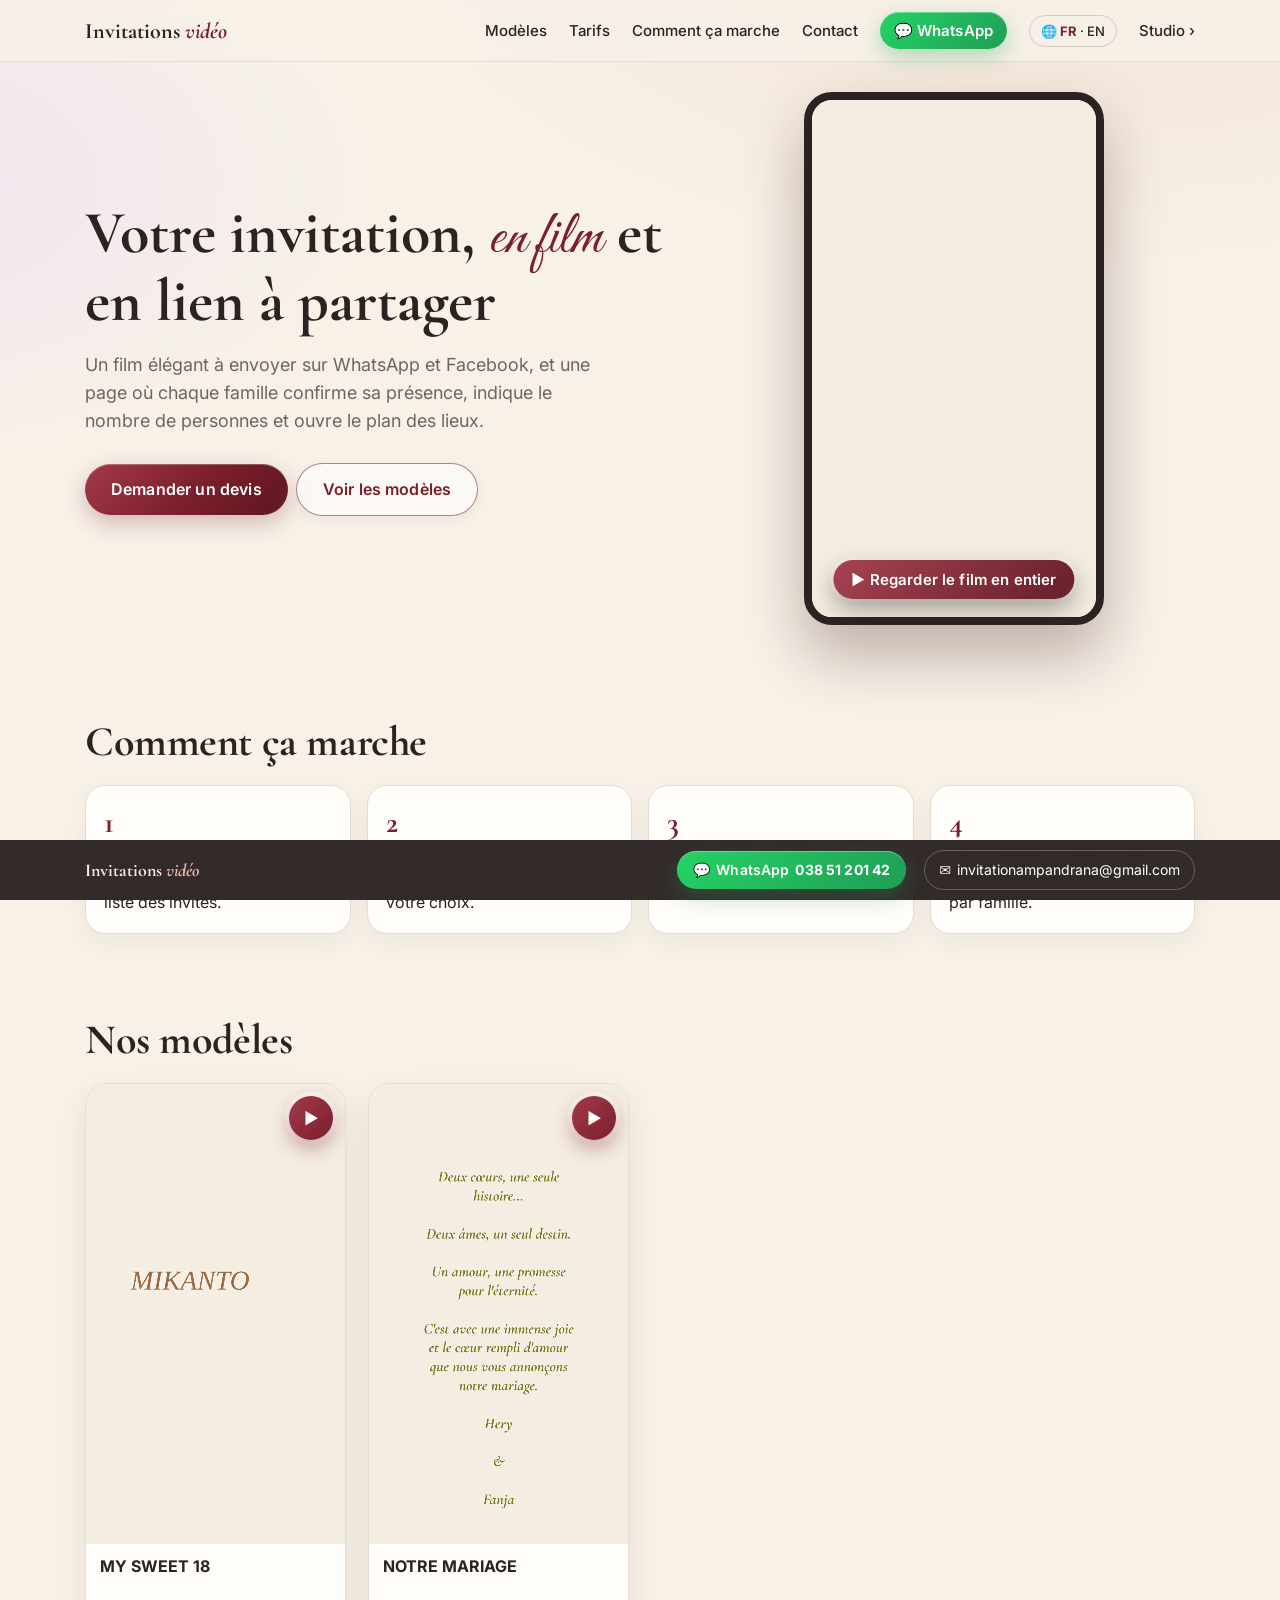
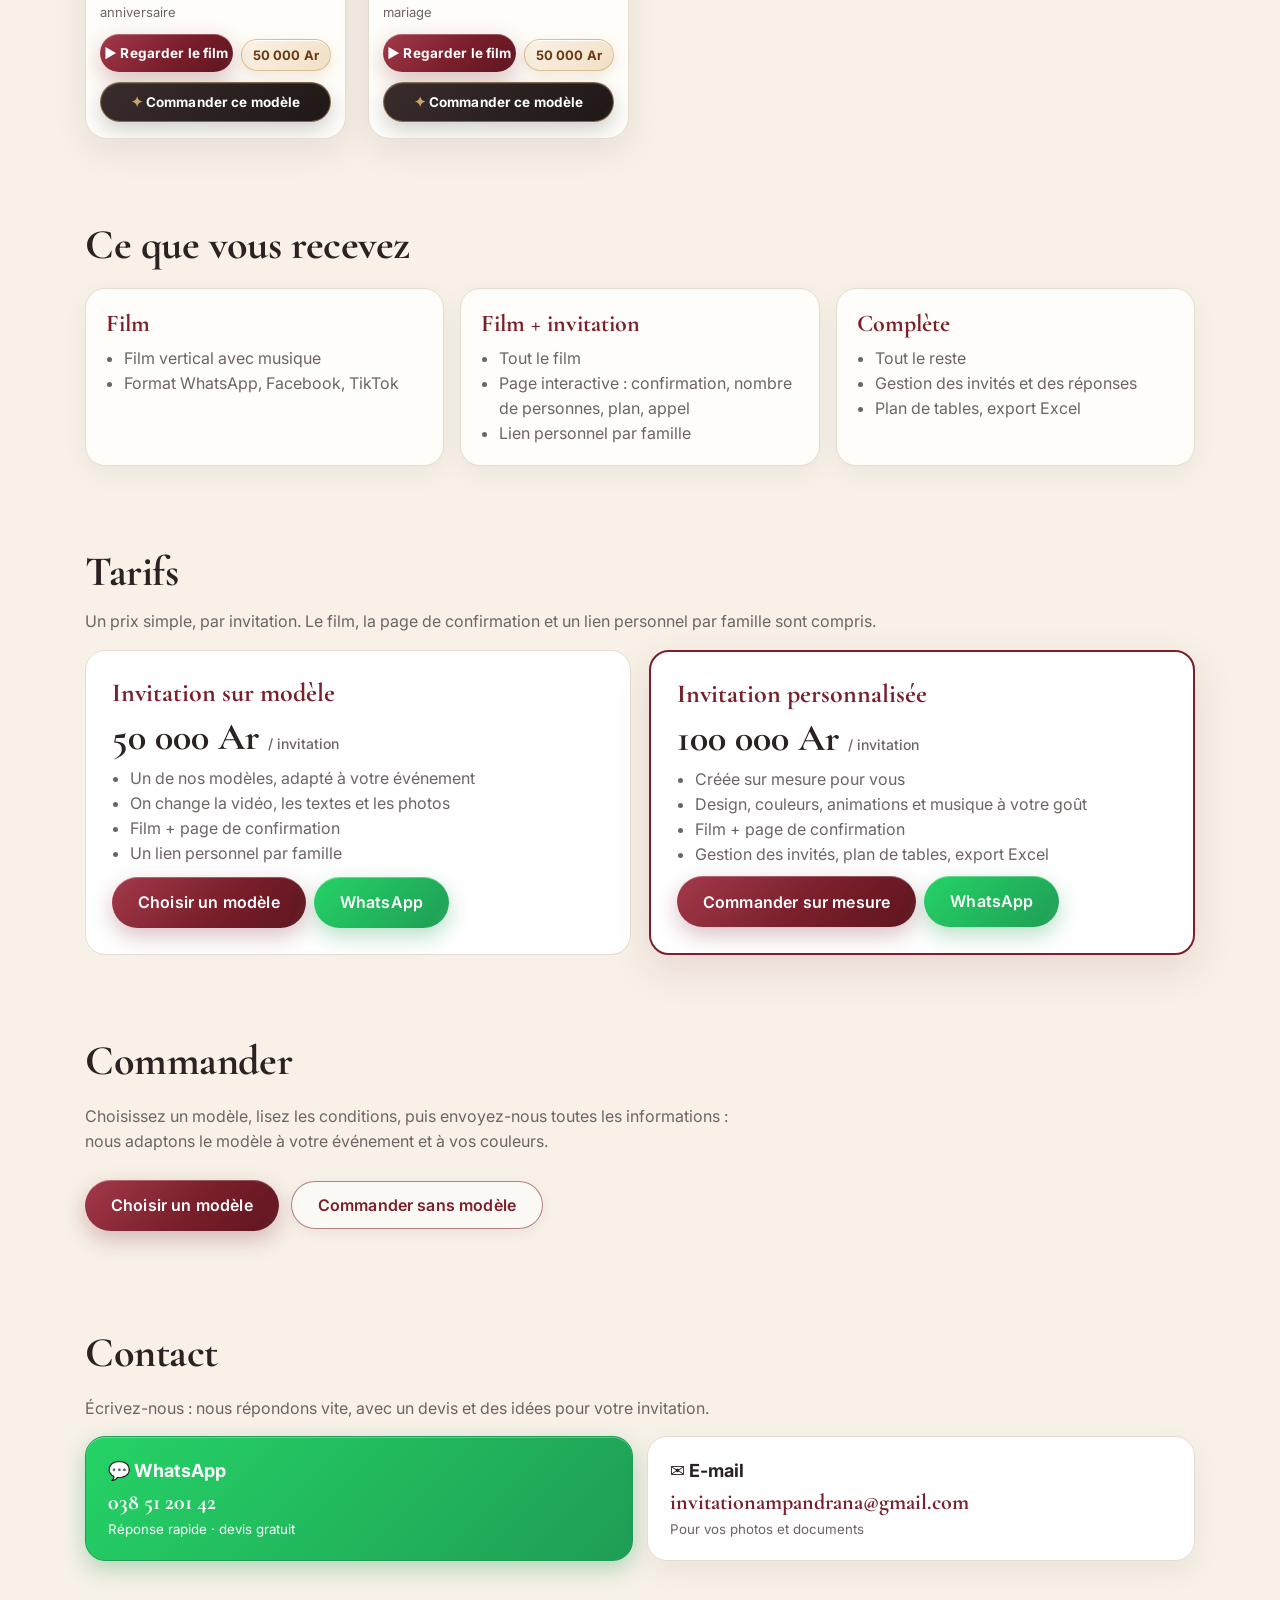
==== index.html @ b4309a2b "Musique : vérification des droits d'auteur (étiquettes + reconnaissance AudD), alertes avant film et" ====
<!doctype html>
<html lang="fr">
<head>
<meta charset="utf-8">
<meta name="viewport" content="width=device-width,initial-scale=1,viewport-fit=cover">
<title>Invitations vidéo interactives</title>
<meta name="description" content="Invitations vidéo et électroniques pour mariages, baptêmes et anniversaires, avec confirmation de présence, plan et gestion des invités.">
<meta property="og:title" content="Invitations vidéo interactives">
<meta property="og:image" content="fonds/fond_2.jpg">
<link rel="preconnect" href="https://fonts.googleapis.com"><link rel="preconnect" href="https://fonts.gstatic.com" crossorigin>
<link href="https://fonts.googleapis.com/css2?family=Cinzel:wght@400;600&family=Cormorant+Garamond:ital,wght@0,400;0,600;0,700;1,400&family=Dancing+Script:wght@400;700&family=Great+Vibes&family=Inter:wght@400;500;600&family=Montserrat:wght@400;600&family=Parisienne&family=Playfair+Display:ital,wght@0,400;0,700;1,400&display=swap" rel="stylesheet">
<style>
  :root { --vin: #7a1f2b; --creme: #f7f1e8; --encre: #2b2222; --gris: #6f6464; --ligne: #e6dccf; }
  * { box-sizing: border-box; }
  body { margin: 0; background: var(--creme); color: var(--encre); font: 16px/1.55 Inter, system-ui, sans-serif; }
  header { display: flex; justify-content: space-between; align-items: center; padding: 14px 20px; max-width: 1150px; margin: 0 auto; }
  .logo { font: 700 22px "Cormorant Garamond", serif; color: var(--encre); text-decoration: none; }
  .logo em { color: var(--vin); }
  header a.studio { font-size: 14px; color: var(--gris); text-decoration: none; }
  header#haut { position: sticky; top: 0; z-index: 30; background: rgba(247, 241, 232, .94); backdrop-filter: blur(8px); max-width: none; padding: 12px max(20px, calc((100% - 1110px) / 2)); border-bottom: 1px solid var(--ligne); }
  #menu { display: flex; align-items: center; gap: 22px; }
  #menu a { color: var(--encre); text-decoration: none; font-size: 15px; font-weight: 500; }
  #menu a:hover { color: var(--vin); }
  #menu a.lang-bascule { border: 1px solid rgba(0,0,0,.15); border-radius: 999px; padding: 5px 11px; font-size: 13px; white-space: nowrap; }
  #menu a.lang-bascule b { color: var(--vin); }
  #menu a.nav-wa { background: #1f9d55; color: #fff; padding: 7px 14px; border-radius: 999px; font-weight: 600; }
  .burger { display: none; border: 0; background: none; font-size: 26px; cursor: pointer; color: var(--encre); }
  @media (max-width: 860px) {
    .burger { display: block; }
    #menu { display: none; position: absolute; top: 100%; left: 0; right: 0; flex-direction: column; align-items: stretch; gap: 0; background: var(--creme); border-bottom: 1px solid var(--ligne); box-shadow: 0 12px 30px rgba(0,0,0,.08); }
    #menu.ouvert { display: flex; }
    #menu a { padding: 14px 20px; border-top: 1px solid var(--ligne); }
    #menu a.nav-wa { border-radius: 0; }
  }
  html { scroll-behavior: smooth; } section[id] { scroll-margin-top: 70px; }
  .tarifs { display: grid; grid-template-columns: repeat(auto-fit, minmax(280px, 1fr)); gap: 18px; }
  .tarif { background: #fff; border: 1px solid var(--ligne); border-radius: 20px; padding: 26px; display: flex; flex-direction: column; gap: 10px; }
  .tarif.vedette { border: 2px solid var(--vin); box-shadow: 0 14px 40px rgba(122, 31, 43, .12); }
  .tarif h3 { font: 700 26px "Cormorant Garamond", serif; margin: 0; color: var(--vin); }
  .tarif .montant { font: 700 38px "Cormorant Garamond", serif; color: var(--encre); line-height: 1; }
  .tarif .montant small { font: 500 14px Inter, sans-serif; color: var(--gris); }
  .tarif ul { padding-left: 18px; margin: 0; color: var(--gris); }
  .tarif .actions { display: flex; flex-wrap: wrap; gap: 8px; margin-top: auto; }
  .tarif .actions .cta { margin: 0; }
  .cta.wa { background: #1f9d55; }
  .contact-boutons .cta { margin-right: 8px; }
  footer#pied { position: fixed; left: 0; right: 0; bottom: 0; z-index: 30; background: rgba(43, 34, 34, .96); backdrop-filter: blur(8px); color: #f3e9dc; padding: 10px max(16px, calc((100% - 1110px) / 2)) calc(10px + env(safe-area-inset-bottom)); text-align: left; font-size: 14px; }
  .pied-in { display: flex; align-items: center; gap: 18px; flex-wrap: wrap; }
  .pied-nom { font: 700 18px "Cormorant Garamond", serif; margin-right: auto; } .pied-nom em { color: #e7b7a0; }
  footer#pied a { color: #fff; text-decoration: none; display: inline-flex; align-items: center; gap: 6px; }
  .pied-wa { background: #1f9d55; padding: 8px 16px; border-radius: 999px; font-weight: 600; }
  body { padding-bottom: 70px; }
  @media (max-width: 600px) { .pied-nom, .pied-mail span, .pied-wa span { display: none; } .pied-in { justify-content: center; } .pied-wa { flex: 1; justify-content: center; } }
  .contact-cartes { display: grid; grid-template-columns: repeat(auto-fit, minmax(260px, 1fr)); gap: 14px; margin-top: 10px; }
  .contact-carte { display: flex; flex-direction: column; gap: 4px; padding: 20px 22px; border-radius: 20px; background: #fff; border: 1px solid var(--ligne); text-decoration: none; color: var(--encre); box-shadow: 0 10px 30px rgba(60,20,20,.06); transition: transform .2s; }
  .contact-carte:hover { transform: translateY(-3px); }
  .contact-carte b { font-size: 18px; } .contact-carte span { font: 700 22px "Cormorant Garamond", serif; color: var(--vin); } .contact-carte small { color: var(--gris); }
  .contact-carte.wa { background: #1f9d55; color: #fff; border-color: #1f9d55; } .contact-carte.wa span, .contact-carte.wa small { color: #fff; }
  .modele .liens .prix-lien { flex: 1; display: flex; align-items: center; justify-content: center; font: 700 17px Inter, sans-serif; color: var(--vin); background: #f6ece2; border-radius: 999px; padding: 8px; white-space: nowrap; }
  .modele .liens .prix-lien:empty::after { content: '…'; color: var(--gris); }
  .prix-modele { position: absolute; top: 12px; left: 12px; z-index: 2; background: rgba(255,255,255,.94); color: var(--vin); font: 700 14px Inter, sans-serif; padding: 6px 12px; border-radius: 999px; box-shadow: 0 6px 16px rgba(0,0,0,.15); }
  /* interface moderne */
  body { background: radial-gradient(1200px 600px at 85% -10%, #f3e1d3 0%, transparent 60%), radial-gradient(900px 500px at -10% 20%, #efe4f0 0%, transparent 55%), var(--creme); background-attachment: fixed; }
  section h2 { font: 700 clamp(30px, 4vw, 42px) "Cormorant Garamond", serif; letter-spacing: -.01em; }
  .modele { border-radius: 22px !important; box-shadow: 0 12px 34px rgba(60,20,20,.08); transition: transform .25s, box-shadow .25s; }
  .modele:hover { transform: translateY(-4px); box-shadow: 0 20px 44px rgba(60,20,20,.14); }
  .etape, .formule { border-radius: 20px !important; box-shadow: 0 8px 26px rgba(60,20,20,.05); }
  .cta { transition: transform .15s, box-shadow .15s; } .cta:hover { transform: translateY(-1px); box-shadow: 0 8px 20px rgba(122,31,43,.25); }
  .wa-flottant { position: fixed; right: 18px; bottom: 18px; z-index: 40; width: 58px; height: 58px; border-radius: 50%; background: #1f9d55; color: #fff; font-size: 28px; display: flex; align-items: center; justify-content: center; text-decoration: none; box-shadow: 0 10px 30px rgba(0,0,0,.25); }
  .wa-flottant[hidden], [data-wa][hidden] { display: none !important; }
  .hero { max-width: 1150px; margin: 0 auto; padding: 30px 20px 50px; display: grid; grid-template-columns: 1.1fr .9fr; gap: 40px; align-items: center; }
  .hero h1 { font: 700 clamp(38px, 6vw, 60px)/1.05 "Cormorant Garamond", serif; margin: 0 0 16px; }
  .hero h1 span { font-family: "Great Vibes", cursive; color: var(--vin); font-weight: 400; }
  .hero p { color: var(--gris); font-size: 18px; max-width: 520px; }
  .cta { display: inline-block; background: var(--vin); color: #fff; padding: 13px 26px; border-radius: 999px; text-decoration: none; font-weight: 600; margin-top: 10px; }
  .cta.contour { background: none; color: var(--vin); border: 1.5px solid var(--vin); margin-left: 8px; }
  .telephone { justify-self: center; width: min(300px, 80vw); aspect-ratio: 9/16; border-radius: 28px; overflow: hidden; border: 8px solid #2b2222; box-shadow: 0 30px 60px rgba(60,20,20,.3); background: #eee; }
  .telephone { position: relative; cursor: pointer; }
  .telephone .mt-racine, .lecteur .mt-racine { position: absolute; inset: 0; width: 100%; height: 100%; }
  .voir { position: absolute; left: 50%; bottom: 18px; transform: translateX(-50%); z-index: 3; background: rgba(122,31,43,.92); color: #fff; border: 0; border-radius: 999px; padding: 10px 18px; font: 600 15px Inter, sans-serif; cursor: pointer; white-space: nowrap; }
  .modele { cursor: pointer; position: relative; }
  .modele .lire { position: absolute; top: 12px; right: 12px; width: 48px; height: 48px; font-size: 18px !important; border-radius: 50%; background: rgba(122,31,43,.9); color: #fff; display: grid; place-items: center; font-size: 24px; box-shadow: 0 6px 20px rgba(0,0,0,.3); padding: 0 !important; }
  .modele .liens { display: flex; gap: 8px; padding: 0 14px 14px; }
  .modele .liens a, .modele .liens button { flex: 1; text-align: center; font: 600 13px Inter, sans-serif; padding: 8px; border-radius: 999px; border: 1.5px solid var(--vin); color: var(--vin); background: #fff; text-decoration: none; cursor: pointer; }
  .modele .liens button { background: var(--vin); color: #fff; }
  #boite { position: fixed; inset: 0; z-index: 50; background: rgba(20,10,10,.82); display: none; align-items: center; justify-content: center; flex-direction: column; gap: 12px; padding: 14px; }
  #boite.ouvert { display: flex; }
  .lecteur { position: relative; height: min(82vh, 820px); max-width: 92vw; aspect-ratio: 9/16; border-radius: 18px; overflow: hidden; box-shadow: 0 20px 60px rgba(0,0,0,.5); background: #000; }
  .barre-lecture { width: min(460px, 92vw); height: 5px; background: rgba(255,255,255,.25); border-radius: 9px; overflow: hidden; }
  .barre-lecture div { height: 100%; width: 0; background: #fff; }
  .fin-film { position: absolute; inset: 0; z-index: 4; display: none; flex-direction: column; gap: 12px; align-items: center; justify-content: center; background: rgba(30,12,12,.55); }
  .fin-film.vu { display: flex; }
  .fin-film a, .fin-film button { font: 600 16px Inter, sans-serif; padding: 12px 22px; border-radius: 999px; border: 0; background: #fff; color: var(--vin); text-decoration: none; cursor: pointer; min-width: 230px; text-align: center; }
  .fin-film a { background: var(--vin); color: #fff; }
  #fermer { position: absolute; top: 12px; right: 16px; background: none; border: 0; color: #fff; font-size: 34px; cursor: pointer; }
  section { max-width: 1150px; margin: 0 auto; padding: 40px 20px; }
  h2 { font: 700 34px "Cormorant Garamond", serif; margin: 0 0 18px; }
  .etapes { display: grid; grid-template-columns: repeat(4, 1fr); gap: 16px; }
  .etape { background: #fffdf9; border: 1px solid var(--ligne); border-radius: 14px; padding: 18px; }
  .etape b { display: block; font: 700 30px "Cormorant Garamond", serif; color: var(--vin); }
  .modeles { display: grid; grid-template-columns: repeat(auto-fill, minmax(220px, 1fr)); gap: 18px; }
  .modele[hidden] { display: none !important; }
  .pagination { display: flex; justify-content: center; flex-wrap: wrap; gap: 8px; margin-top: 22px; }
  .pagination button { min-width: 42px; height: 42px; padding: 0 12px; border-radius: 999px; border: 1px solid var(--ligne); background: #fffdf9; color: inherit; font: 600 15px inherit; cursor: pointer; }
  .pagination button.on { background: #7a1f2b; border-color: #7a1f2b; color: #fff; }
  .pagination button:disabled { opacity: .35; cursor: default; }
  .modele { background: #fffdf9; border: 1px solid var(--ligne); border-radius: 14px; overflow: hidden; text-decoration: none; color: inherit; transition: transform .15s; }
  .modele:hover { transform: translateY(-3px); }
  .modele .vignette { position: relative; width: 100%; aspect-ratio: 9/16; overflow: hidden; }
  .modele .vignette .mt-racine { position: absolute; inset: 0; width: 100%; height: 100%; }
  .modele div { padding: 12px 14px; }
  .modele span { font-size: 13px; color: var(--gris); }
  .formules { display: grid; grid-template-columns: repeat(3, 1fr); gap: 16px; }
  .formule { background: #fffdf9; border: 1px solid var(--ligne); border-radius: 14px; padding: 20px; }
  .formule h3 { font: 700 24px "Cormorant Garamond", serif; margin: 0 0 8px; color: var(--vin); }
  .formule ul { padding-left: 18px; margin: 0; color: var(--gris); }
  footer { text-align: center; padding: 30px 20px 50px; color: var(--gris); font-size: 14px; }
  .modele .commander { display: block; width: calc(100% - 28px); margin: 0 14px 14px; font: 600 14px Inter, sans-serif; padding: 10px; border-radius: 999px; border: 0; background: var(--encre); color: #fff; cursor: pointer; }
  .modele .commander:hover { background: var(--vin); }
  .formule .prix { font: 700 20px Inter, sans-serif; color: var(--encre); margin: -2px 0 10px; }
  #cmd { position: fixed; inset: 0; z-index: 60; background: rgba(20,10,10,.75); display: none; overflow: auto; padding: 24px 12px; }
  #cmd.ouvert { display: block; }
  .cmd-boite { position: relative; max-width: 820px; margin: 0 auto; background: #fffdf9; border-radius: 18px; padding: 26px 24px; box-shadow: 0 20px 60px rgba(0,0,0,.4); }
  .cmd-x { position: absolute; top: 10px; right: 14px; border: 0; background: none; font-size: 30px; cursor: pointer; color: var(--gris); }
  .cmd-boite h2 { margin: 0 30px 10px 0; }
  .cmd-boite h3 { font: 700 20px "Cormorant Garamond", serif; margin: 16px 0 6px; color: var(--vin); }
  .cmd-etapes { display: flex; gap: 6px; flex-wrap: wrap; margin-bottom: 14px; }
  .cmd-etapes span { font-size: 13px; padding: 4px 10px; border-radius: 999px; background: #f1e8dc; color: var(--gris); }
  .cmd-etapes span.on { background: var(--vin); color: #fff; }
  .cmd-formules { display: grid; grid-template-columns: repeat(auto-fit, minmax(200px, 1fr)); gap: 10px; }
  .cmd-formules div { border: 1px solid var(--ligne); border-radius: 12px; padding: 10px 12px; display: flex; flex-direction: column; gap: 2px; }
  .cmd-formules span { font-weight: 700; } .cmd-formules small { color: var(--gris); }
  .cmd-cond ol { padding-left: 20px; color: #4a3d3d; } .cmd-cond li { margin: 4px 0; }
  .cmd-accepte { display: flex; gap: 8px; align-items: center; font-weight: 600; margin: 14px 0; }
  .cmd-accepte input { width: 20px; height: 20px; }
  .cta:disabled { opacity: .45; cursor: not-allowed; }
  button.cta { border: 0; font: 600 16px Inter, sans-serif; cursor: pointer; }
  .cmd-aide { color: var(--gris); }
  .cmd-form fieldset { border: 1px solid var(--ligne); border-radius: 14px; padding: 12px 14px 14px; margin: 0 0 12px; display: grid; grid-template-columns: 1fr 1fr; gap: 10px; }
  .cmd-form legend { font: 700 18px "Cormorant Garamond", serif; color: var(--vin); padding: 0 6px; }
  .cmd-form label { display: flex; flex-direction: column; gap: 4px; font-size: 14px; font-weight: 600; color: #4a3d3d; }
  .cmd-form .large { grid-column: 1 / -1; }
  .cmd-form input, .cmd-form select, .cmd-form textarea { font: 15px Inter, sans-serif; padding: 9px 11px; border: 1px solid #d8cabb; border-radius: 10px; background: #fff; width: 100%; }
  .cmd-form input[type=color] { padding: 2px; height: 42px; }
  .cmd-pastilles { display: flex; gap: 6px; flex-wrap: wrap; }
  .cmd-pastilles button { width: 34px; height: 34px; border-radius: 50%; border: 2px solid #fff; box-shadow: 0 0 0 1px #d8cabb; cursor: pointer; }
  .cmd-apercus { display: flex; gap: 6px; flex-wrap: wrap; } .cmd-apercus img { width: 64px; height: 64px; object-fit: cover; border-radius: 8px; }
  .cmd-bas { display: flex; justify-content: space-between; align-items: center; gap: 10px; flex-wrap: wrap; }
  #cmd-etat { color: var(--gris); font-size: 14px; }
  .cmd-repli { display: flex; gap: 10px; flex-wrap: wrap; margin-top: 10px; }
  .cmd-bandeau { position: fixed; left: 50%; bottom: 18px; transform: translateX(-50%); z-index: 80; background: #1f5a33; color: #fff; padding: 12px 44px 12px 16px; border-radius: 12px; max-width: min(92vw, 640px); box-shadow: 0 8px 30px rgba(0,0,0,.35); font-size: 15px; }
  .cmd-bandeau button { position: absolute; right: 8px; top: 6px; background: none; border: 0; color: #fff; font-size: 22px; cursor: pointer; }
  .cmd-num { font-size: 22px; color: var(--vin); letter-spacing: .04em; }
  @media (max-width: 600px) { .cmd-form fieldset { grid-template-columns: 1fr; } .cmd-boite { padding: 20px 14px; } }
  @media (max-width: 800px) { .hero { grid-template-columns: 1fr; } .etapes, .formules { grid-template-columns: 1fr 1fr; } }
  @media (max-width: 520px) { .etapes, .formules { grid-template-columns: 1fr; } .cta.contour { margin: 10px 0 0; } }

  /* ===== Boutons stylés ===== */
  :root { --vin2: #a3394a; --or: #c9a46a; --vert-wa: #1f9d55; --vert-wa2: #25d366; }
  .cta, button.cta, .modele .liens button, .modele .commander, .fin-film a, .fin-film button, .voir, #menu a.nav-wa, .pied-wa, .tarif .actions .cta {
    vertical-align: middle; overflow: hidden; isolation: isolate; letter-spacing: .01em;
    transition: transform .18s ease, box-shadow .25s ease, background-position .4s ease, filter .2s;
  }
  .cta, button.cta, .modele .liens button, .modele .commander, .fin-film a, .fin-film button, #menu a.nav-wa, .pied-wa { position: relative; }
  .voir { position: absolute; }
  /* reflet qui passe au survol */
  .cta::after, .modele .liens button::after, .modele .commander::after, .voir::after, .pied-wa::after, #menu a.nav-wa::after {
    content: ''; position: absolute; inset: 0; z-index: -1; pointer-events: none;
    background: linear-gradient(120deg, transparent 30%, rgba(255,255,255,.35) 50%, transparent 70%); background-size: 250% 100%; background-position: 150% 0; transition: background-position .6s ease;
  }
  .cta:hover::after, .modele .liens button:hover::after, .modele .commander:hover::after, .voir:hover::after, .pied-wa:hover::after, #menu a.nav-wa:hover::after { background-position: -50% 0; }
  /* bouton principal : dégradé bordeaux */
  .cta, button.cta, .modele .liens button, .fin-film a { background: linear-gradient(135deg, var(--vin2), var(--vin) 55%, #5e1520) !important; color: #fff !important; border: 0 !important; box-shadow: 0 8px 22px rgba(122,31,43,.28), inset 0 1px 0 rgba(255,255,255,.25); }
  .cta:hover, button.cta:hover, .modele .liens button:hover, .fin-film a:hover { transform: translateY(-2px); box-shadow: 0 14px 30px rgba(122,31,43,.38), inset 0 1px 0 rgba(255,255,255,.3); }
  .cta:active, .modele .liens button:active, .modele .commander:active { transform: translateY(0) scale(.98); }
  /* bouton secondaire : contour or/bordeaux en verre */
  .cta.contour { background: rgba(255,255,255,.55) !important; color: var(--vin) !important; border: 1.5px solid rgba(122,31,43,.55) !important; box-shadow: 0 4px 14px rgba(60,20,20,.06); backdrop-filter: blur(6px); }
  .cta.contour:hover { background: #fff !important; border-color: var(--vin) !important; box-shadow: 0 10px 24px rgba(60,20,20,.12); }
  /* WhatsApp : vert vif */
  .cta.wa, #menu a.nav-wa, .pied-wa, .contact-carte.wa { background: linear-gradient(135deg, var(--vert-wa2), var(--vert-wa)) !important; color: #fff !important; box-shadow: 0 8px 22px rgba(31,157,85,.32), inset 0 1px 0 rgba(255,255,255,.3); }
  .cta.wa:hover, #menu a.nav-wa:hover, .pied-wa:hover { transform: translateY(-2px); box-shadow: 0 14px 30px rgba(31,157,85,.42); }
  /* Commander ce modèle : noir élégant avec liseré or */
  .modele .commander { background: linear-gradient(135deg, #3a2c2c, #1f1717) !important; color: #fff; border: 1px solid rgba(201,164,106,.55) !important; box-shadow: 0 8px 20px rgba(0,0,0,.18), inset 0 1px 0 rgba(255,255,255,.12); padding: 12px !important; font-weight: 700 !important; }
  .modele .commander::before { content: '✦ '; color: var(--or); }
  .modele .commander:hover { transform: translateY(-2px); background: linear-gradient(135deg, var(--vin2), var(--vin)) !important; box-shadow: 0 14px 28px rgba(122,31,43,.35); }
  /* prix : pastille dorée */
  .modele .liens .prix-lien { background: linear-gradient(135deg, #fbf3e6, #f1dfc4) !important; color: #6b3a14 !important; border: 1px solid rgba(201,164,106,.6); box-shadow: inset 0 1px 0 #fff, 0 4px 12px rgba(201,164,106,.25); font-weight: 800 !important; }
  /* boutons ronds (lecture, regarder) */
  .modele .lire { background: linear-gradient(135deg, var(--vin2), var(--vin)) !important; box-shadow: 0 8px 20px rgba(122,31,43,.4), 0 0 0 4px rgba(255,255,255,.55); transition: transform .2s; }
  .modele:hover .lire { transform: scale(1.08); }
  .voir { background: linear-gradient(135deg, rgba(163,57,74,.95), rgba(94,21,32,.95)) !important; box-shadow: 0 10px 26px rgba(0,0,0,.35), 0 0 0 3px rgba(255,255,255,.35); }
  .voir:hover { transform: translateX(-50%) translateY(-2px); }
  .fin-film button { background: rgba(255,255,255,.92) !important; box-shadow: 0 10px 26px rgba(0,0,0,.25); }
  .burger { width: 44px; height: 44px; border-radius: 12px; background: rgba(255,255,255,.7) !important; box-shadow: 0 4px 12px rgba(60,20,20,.1); font-size: 22px !important; }
  #menu a:not(.nav-wa):not(.studio) { position: relative; }
  #menu a:not(.nav-wa):not(.studio)::after { content: ''; position: absolute; left: 0; right: 0; bottom: -4px; height: 2px; background: var(--vin); transform: scaleX(0); transition: transform .25s; transform-origin: left; }
  #menu a:not(.nav-wa):not(.studio):hover::after { transform: scaleX(1); }
  @media (max-width: 860px) { #menu a:not(.nav-wa):not(.studio)::after { display: none; } }
  .pied-mail { padding: 8px 14px; border-radius: 999px; border: 1px solid rgba(255,255,255,.25); transition: background .2s; } .pied-mail:hover { background: rgba(255,255,255,.1); }
  .cta:focus-visible, .modele .commander:focus-visible, .modele .liens button:focus-visible { outline: 3px solid rgba(201,164,106,.8); outline-offset: 2px; }

  /* ===== Cartes des modèles : boutons alignés ===== */
  .modeles { grid-template-columns: repeat(auto-fill, minmax(250px, 1fr)) !important; gap: 22px !important; }
  .modele { display: flex; flex-direction: column; }
  .modele > div:not(.vignette):not(.liens) { flex: 1; }
  .modele b { display: -webkit-box; -webkit-line-clamp: 2; -webkit-box-orient: vertical; overflow: hidden; min-height: 2.6em; line-height: 1.3; font-size: 16px; }
  .modele > div br { display: none; } .modele > div > span { display: block; margin-top: 4px; }
  .modele .liens { margin-top: auto; padding: 0 14px 10px !important; gap: 8px !important; align-items: center; }
  .modele .liens button { flex: 1 !important; white-space: nowrap; font: 700 13.5px Inter, sans-serif !important; padding: 11px 14px !important; border-radius: 999px !important; display: inline-flex; align-items: center; justify-content: center; gap: 6px; }
  .modele .liens .prix-lien { flex: none !important; font: 700 13px Inter, sans-serif !important; padding: 7px 11px !important; letter-spacing: .01em; }
  .modele .commander { width: calc(100% - 28px) !important; margin: 0 14px 16px !important; font: 700 13.5px Inter, sans-serif !important; padding: 11px 14px !important; white-space: nowrap; }
  .modele .lire { width: 44px !important; height: 44px !important; top: 12px !important; right: 12px !important; font-size: 16px !important; }
</style>
</head>
<body>
<header id="haut"><a class="logo" href="./">Invitations <em>vidéo</em></a>
  <button class="burger" id="burger" aria-label="Menu">☰</button>
  <nav id="menu"><a href="#modeles">Modèles</a><a href="#films" id="lien-films" hidden>Vidéos</a><a href="#tarifs">Tarifs</a><a href="#comment">Comment ça marche</a><a href="#contact">Contact</a><a class="nav-wa" data-wa hidden target="_blank">💬 WhatsApp</a><a class="studio" href="studio/">Studio ›</a></nav></header>
<div class="hero">
  <div>
    <h1>Votre invitation, <span>en film</span> et en lien à partager</h1>
    <p>Un film élégant à envoyer sur WhatsApp et Facebook, et une page où chaque famille confirme sa présence, indique le nombre de personnes et ouvre le plan des lieux.</p>
    <a class="cta" id="devis" href="#contact">Demander un devis</a><a class="cta contour" href="#modeles">Voir les modèles</a>
  </div>
  <div class="telephone" id="hero"><button class="voir" id="hero-voir">▶ Regarder le film en entier</button></div>
</div>
<section id="comment"><h2>Comment ça marche</h2>
  <div class="etapes">
    <div class="etape"><b>1</b>Vous envoyez le texte de l'invitation, vos photos et la liste des invités.</div>
    <div class="etape"><b>2</b>Nous montons le film plan par plan sur un fond animé de votre choix.</div>
    <div class="etape"><b>3</b>Vous validez l'aperçu sur votre téléphone.</div>
    <div class="etape"><b>4</b>Vous recevez le film, le lien général et un lien personnel par famille.</div>
  </div>
</section>
<section id="modeles"><h2>Nos modèles</h2><div class="modeles" id="liste"><p style="color:var(--gris)">Chargement…</p></div></section>
<section id="films" hidden><h2>🎬 Nos vidéos réalisées <small style="font-size:.5em;color:var(--gris);font-weight:500">(<span id="nb-films">0</span>)</small></h2><p style="color:var(--gris);margin-top:-6px">Les films d'invitation faits par notre équipe. Touchez une vidéo pour la regarder en entier.</p><div class="modeles" id="liste-films"></div></section>
<section><h2>Ce que vous recevez</h2>
  <div class="formules">
    <div class="formule"><h3>Film</h3><ul><li>Film vertical avec musique</li><li>Format WhatsApp, Facebook, TikTok</li></ul></div>
    <div class="formule"><h3>Film + invitation</h3><ul><li>Tout le film</li><li>Page interactive : confirmation, nombre de personnes, plan, appel</li><li>Lien personnel par famille</li></ul></div>
    <div class="formule"><h3>Complète</h3><ul><li>Tout le reste</li><li>Gestion des invités et des réponses</li><li>Plan de tables, export Excel</li></ul></div>
  </div>
</section>
<section id="tarifs"><h2>Tarifs</h2>
  <p style="color:var(--gris);margin-top:-6px">Un prix simple, par invitation. Le film, la page de confirmation et un lien personnel par famille sont compris.</p>
  <div class="tarifs" id="tarifs-liste"></div>
</section>
<section id="contact"><h2>Contact</h2><p id="contact-texte" style="color:var(--gris)">Écrivez-nous : nous répondons vite, avec un devis et des idées pour votre invitation.</p>
  <div class="contact-cartes"><a class="contact-carte wa" data-wa hidden target="_blank"><b>💬 WhatsApp</b><span id="contact-tel"></span><small>Réponse rapide · devis gratuit</small></a><a class="contact-carte" id="contact-mail" hidden><b>✉ E-mail</b><span id="contact-mail-t"></span><small>Pour vos photos et documents</small></a></div></section>

<footer id="pied"><div class="pied-in">
  <span class="pied-nom">Invitations <em>vidéo</em></span>
  <a class="pied-wa" data-wa target="_blank" hidden>💬 <span>WhatsApp</span> <b id="pied-tel"></b></a>
  <a class="pied-mail" id="pied-mail" hidden>✉ <span id="pied-mail-t"></span></a>
</div></footer>
<div id="boite"><button id="fermer" aria-label="Fermer">×</button><div class="lecteur" id="lecteur"><div class="fin-film" id="fin"><button id="revoir">↺ Revoir le film</button><a id="essayer" target="_blank">Essayer l'invitation interactive</a></div></div><div class="barre-lecture"><div id="progression"></div></div></div>
<script src="config.js?v=202611251421"></script>
<script src="moteur/langue.js?v=202611251421"></script>
<script src="moteur/lecteur-plein.js?v=202611251421"></script>
<script src="moteur/vitrine-en.js?v=202611251421"></script>
<script src="moteur/moteur.js?v=202611251421"></script>
<script src="moteur/fabrique.js?v=202611251421"></script>
<script src="vitrine/index.js?v=202611251421"></script>
<script>
(async function () {
  const $ = s => document.querySelector(s);
  // Menu (téléphone : ☰)
  $('#burger').onclick = () => $('#menu').classList.toggle('ouvert');
  document.querySelectorAll('#menu a').forEach(a => a.addEventListener('click', () => $('#menu').classList.remove('ouvert')));
  // Tarifs (modifiables dans vitrine/conditions.json → « tarifs »)
  const TARIFS = [
    { nom: 'Invitation sur modèle', prix: '50 000 Ar', details: ['Un de nos modèles, adapté à votre événement', 'On change la vidéo, les textes et les photos', 'Film + page de confirmation', 'Un lien personnel par famille'], bouton: 'Choisir un modèle', lien: '#modeles' },
    { nom: 'Invitation personnalisée', prix: '100 000 Ar', vedette: true, details: ['Créée sur mesure pour vous', 'Design, couleurs, animations et musique à votre goût', 'Film + page de confirmation', 'Gestion des invités, plan de tables, export Excel'], bouton: 'Commander sur mesure', libre: true }
  ];
  window.afficherTarifs = (liste, wa) => {
    const esc = t => String(t == null ? '' : t).replace(/[&<>"]/g, ch => ({ '&': '&amp;', '<': '&lt;', '>': '&gt;', '"': '&quot;' }[ch]));
    const l = (liste && liste.length ? liste : TARIFS);
    $('#tarifs-liste').innerHTML = l.map((t, i) => `<div class="tarif ${t.vedette ? 'vedette' : ''}"><h3>${esc(t.nom)}</h3><div class="montant">${esc(t.prix)} <small>/ invitation</small></div>
      <ul>${(t.details || []).map(x => `<li>${esc(x)}</li>`).join('')}</ul>
      <div class="actions">${t.libre ? `<button class="cta" data-libre>${esc(t.bouton || 'Commander')}</button>` : `<a class="cta" href="${esc(t.lien || '#modeles')}">${esc(t.bouton || 'Choisir un modèle')}</a>`}${wa ? `<a class="cta wa" target="_blank" href="https://wa.me/${wa}?text=${encodeURIComponent('Bonjour, je souhaite une « ' + t.nom + ' » (' + t.prix + ').')}">WhatsApp</a>` : ''}</div></div>`).join('');
    document.querySelectorAll('[data-libre]').forEach(b => b.onclick = () => { const x = document.getElementById('cmd-libre'); if (x) x.click(); else if (wa) window.open('https://wa.me/' + wa + '?text=' + encodeURIComponent('Bonjour, je souhaite une invitation personnalisée.'), '_blank'); else location.hash = '#contact'; });
  };
  window.brancherEmail = m => { if (!m) return; [['#pied-mail', '#pied-mail-t'], ['#contact-mail', '#contact-mail-t']].forEach(([a, t]) => { const e = $(a); if (e) { e.href = 'mailto:' + m + '?subject=' + encodeURIComponent('Invitation vidéo'); e.hidden = false; $(t).textContent = m; } }); };
  window.brancherWhatsApp = (n, affiche) => {
    if (!n) return;
    if (affiche) { const t = $('#pied-tel'), c = $('#contact-tel'); if (t) t.textContent = affiche; if (c) c.textContent = affiche; }
    const lien = 'https://wa.me/' + n + '?text=' + encodeURIComponent('Bonjour, je souhaite une invitation vidéo.');
    document.querySelectorAll('[data-wa]').forEach(a => { a.href = lien; a.hidden = false; });
    const d = $('#devis'); if (d) { d.href = lien; d.target = '_blank'; }
  };
  afficherTarifs(null, '');
  const c = (window.STUDIO_CONFIG && window.STUDIO_CONFIG.contact) || {};
  if (c.whatsapp) {
    const n = c.whatsapp.replace(/\D/g, '').replace(/^0/, '261');
    const lien = 'https://wa.me/' + n + '?text=' + encodeURIComponent('Bonjour, je souhaite un devis pour une invitation vidéo.');
    $('#devis').href = lien; brancherWhatsApp(n);
  }
  const charger = src => new Promise(ok => { const sc = document.createElement('script'); sc.src = src; sc.onload = ok; sc.onerror = ok; document.head.appendChild(sc); });
  // toujours la liste à jour (un retrait fait dans le studio se voit tout de suite) ; sinon la copie chargée avec la page
  let liste = null;
  try { const r = await fetch('vitrine/index.json?v=' + Date.now(), { cache: 'no-store' }); if (r.ok) liste = await r.json(); } catch (e) {}
  if (!Array.isArray(liste)) liste = window.VITRINE || [];
  await Promise.all(liste.filter(m => !m.film).map(m => charger('projets/' + encodeURIComponent(m.slug) + '.js?v=' + Date.now())));
  const projets = window.PROJETS || {};
  liste = liste.filter(m => m.film ? m.video : projets[m.slug]);
  // un film dont le fichier ne répond pas n'est pas montré (pas de lecteur vide pour les visiteurs)
  const filmOk = async m => { try { const r = await Promise.race([fetch(m.video, { headers: { Range: 'bytes=0-1' }, cache: 'no-store' }), new Promise((ok, ko) => setTimeout(() => ko(new Error('délai')), 8000))]); return r.ok || r.status === 206; } catch (e) { return e.message === 'délai'; } };
  const oks = await Promise.all(liste.map(m => m.film ? filmOk(m) : true));
  liste = liste.filter((m, i) => oks[i]);
  window.LISTE_VITRINE = liste;
  const box = $('#liste');
  if (!liste.length) { box.innerHTML = '<p style="color:var(--gris)">Les premiers modèles arrivent bientôt.</p>'; return; }
  const familleDe = p => { const l = p.liens || {}; const k = Object.keys(l)[0]; return k ? Object.assign({ code: k }, l[k]) : null; };
  const clone = p => JSON.parse(JSON.stringify(p));

  const esc = t => String(t == null ? '' : t).replace(/[&<>"]/g, c => ({ '&': '&amp;', '<': '&lt;', '>': '&gt;', '"': '&quot;' }[c]));
  // deux rubriques : modèles d'invitation, et films réalisés par l'équipe (data-i garde l'indice dans la liste complète)
  const carteDe = (m, i) => `<div class="modele" data-i="${i}"><div class="vignette" id="v${i}">${m.film ? `<video src="${esc(m.video)}" poster="${esc(m.vignette || '')}" muted loop playsinline preload="metadata" style="position:absolute;inset:0;width:100%;height:100%;object-fit:cover"></video>` : ''}</div><span class="lire">▶</span><div><b>${esc(m.titre)}</b><br><span>${esc(m.type || '')}</span></div>
    <div class="liens"><button data-voir="${i}">▶ Regarder le film</button>${m.film ? '' : `<span class="prix-lien" data-prix="${esc(m.slug)}"></span>`}</div></div>`;
  const htmlDe = filtre => liste.map((m, i) => filtre(m) ? carteDe(m, i) : '').join('');
  // une seule rubrique « Nos modèles » : modèles d'invitation et films réalisés ensemble, 4 par page
  box.innerHTML = htmlDe(() => true) || '<p style="color:var(--gris)">Les premiers modèles arrivent bientôt.</p>';
  if (liste.length > 4) {
    const PAR = 4, cartes = [...document.querySelectorAll('#liste .modele')], nbP = Math.ceil(cartes.length / PAR);
    const pg = document.createElement('div'); pg.className = 'pagination'; box.after(pg);
    let page = 0;
    const montrer = (n, defiler) => {
      page = Math.max(0, Math.min(nbP - 1, n));
      cartes.forEach((c, k) => { const vu = Math.floor(k / PAR) === page; c.hidden = !vu; if (!vu) { const v = c.querySelector('video'); if (v) v.pause(); } });
      pg.innerHTML = `<button data-pg="${page - 1}" ${page ? '' : 'disabled'} aria-label="Précédent">‹</button>` + Array.from({ length: nbP }, (_, k) => `<button data-pg="${k}" class="${k === page ? 'on' : ''}">${k + 1}</button>`).join('') + `<button data-pg="${page + 1}" ${page < nbP - 1 ? '' : 'disabled'} aria-label="Suivant">›</button>`;
      if (defiler) $('#modeles').scrollIntoView({ behavior: 'smooth', block: 'start' });
    };
    pg.onclick = e => { const b = e.target.closest('[data-pg]'); if (b && !b.disabled) montrer(Number(b.dataset.pg), true); };
    montrer(0);
  }
  document.querySelectorAll('#liste .modele video, #liste-films .modele video').forEach(v => { const c = v.closest('.modele'); c.addEventListener('mouseenter', () => v.play().catch(() => {})); c.addEventListener('mouseleave', () => v.pause()); });

  /* Vignettes : la page titre de chaque modèle */
  liste.forEach(async (m, i) => {
    if (m.film) return;
    const p = clone(projets[m.slug]);
    const v = new Moteur($('#v' + i), { mode: 'edition', famille: familleDe(p) });
    v.masquerHTML = true; v.boutonsDessines = true;
    await v.setProjet(p);
    const k = Math.max(0, p.plans.findIndex(x => x.role === 'intermediaire'));
    v.afficherPlan(k, 3);
  });

  /* Film en boucle sur le téléphone de l'accueil */
  const iHero = Math.max(0, liste.findIndex(m => !m.film));
  if (liste[iHero].film) {
    const vh = document.createElement('video'); vh.src = liste[iHero].video; vh.muted = true; vh.loop = true; vh.autoplay = true; vh.playsInline = true;
    vh.style.cssText = 'position:absolute;inset:0;width:100%;height:100%;object-fit:cover'; $('#hero').prepend(vh); vh.play().catch(() => {});
  } else {
    const p0 = clone(projets[liste[iHero].slug]);
    const hero = new Moteur($('#hero'), { mode: 'rendu', famille: familleDe(p0) });
    hero.masquerHTML = true; hero.boutonsDessines = true;
    await hero.setProjet(p0);
    hero.onFin = () => hero.jouer(hero.plansFilm(), 0);
    hero.jouer(hero.plansFilm(), 0);
  }
  $('#hero').onclick = () => ouvrir(iHero);

  /* Lecteur plein écran : le film du modèle, du début à la fin */
  let lecteur = null;
  async function ouvrir(i) {
    const m = liste[i]; window.MODELE_OUVERT = m;
    $('#boite').classList.add('ouvert'); $('#fin').classList.remove('vu'); $('#progression').style.width = '0';
    $('#essayer').style.display = m.film ? 'none' : '';
    $('#essayer').href = 'i/?p=' + encodeURIComponent(m.slug) + '&f=DEMO';
    if (lecteur) { lecteur.detruire(); lecteur = null; }
    $('#lecteur').querySelectorAll('.mt-zone').forEach(e => e.remove());
    if (m.film) {
      // film MP4 de l'équipe : lecteur vidéo simple
      const v = document.createElement('video'); v.className = 'mt-zone'; v.src = m.video; v.poster = m.vignette || ''; v.controls = true; v.autoplay = true; v.playsInline = true;
      v.style.cssText = 'position:absolute;inset:0;width:100%;height:100%;object-fit:contain;background:#000';
      v.ontimeupdate = () => { $('#progression').style.width = (v.currentTime / (v.duration || 1) * 100) + '%'; };
      v.onended = () => $('#fin').classList.add('vu');
      $('#lecteur').prepend(v); v.play().catch(() => {});
      $('#revoir').onclick = () => { $('#fin').classList.remove('vu'); v.currentTime = 0; v.play(); };
      lecteur = { detruire: () => { v.pause(); v.remove(); } };
      return;
    }
    const p = clone(projets[m.slug]);
    const zone = document.createElement('div'); zone.style.cssText = 'position:absolute;inset:0';
    zone.className = 'mt-zone'; $('#lecteur').prepend(zone);
    lecteur = new Moteur(zone, { mode: 'rendu', famille: familleDe(p) });
    lecteur.masquerHTML = true; lecteur.boutonsDessines = true;
    await lecteur.setProjet(p);
    const seq = lecteur.plansFilm();
    const total = seq.reduce((s, k) => s + (Number(p.plans[k].duree) || 4), 0);
    const avant = seq.map((k, n) => seq.slice(0, n).reduce((s, j) => s + (Number(p.plans[j].duree) || 4), 0));
    lecteur.onTemps = (t, pos) => { $('#progression').style.width = Math.min(100, (avant[pos] + t) / total * 100) + '%'; };
    lecteur.onFin = () => { $('#progression').style.width = '100%'; $('#fin').classList.add('vu'); };
    lecteur.jouer(seq, 0);
    $('#revoir').onclick = () => { $('#fin').classList.remove('vu'); lecteur.jouer(seq, 0); };
  }
  function fermer() { $('#boite').classList.remove('ouvert'); if (lecteur) { lecteur.detruire(); lecteur = null; } }
  $('#fermer').onclick = fermer;
  $('#boite').onclick = e => { if (e.target.id === 'boite') fermer(); };
  document.addEventListener('keydown', e => { if (e.key === 'Escape') fermer(); });
  document.querySelectorAll('#liste .modele, #liste-films .modele').forEach(el => el.onclick = () => ouvrir(Number(el.dataset.i)));
})();
</script>
<script>
/* ---- Commandes : conditions, formulaire, envoi des photos ---- */
(async function () {
  const $ = s => document.querySelector(s);
  const esc = t => String(t == null ? '' : t).replace(/[&<>"]/g, c => ({ '&': '&amp;', '<': '&lt;', '>': '&gt;', '"': '&quot;' }[c]));
  let cond = null;
  try { const r = await fetch('vitrine/conditions.json?v=' + Date.now(), { cache: 'no-store' }); if (r.ok) cond = await r.json(); } catch (e) {}
  window.CONDITIONS_VITRINE = cond;
  const waTout = String((cond && cond.whatsapp) || (window.STUDIO_CONFIG && window.STUDIO_CONFIG.contact && window.STUDIO_CONFIG.contact.whatsapp) || '').replace(/\D/g, '').replace(/^0/, '261');
  if (window.brancherWhatsApp) brancherWhatsApp(waTout, (cond && cond.whatsapp) || '');
  if (window.brancherEmail) brancherEmail(cond && cond.email);
  // Prix affiché sur chaque modèle (modifiable par l'admin : Studio → Commandes → Conditions de la vitrine)
  const prixDe = slug => { const p = (cond && cond.prix_modeles) || {}; return p[slug] || (cond && cond.prix_defaut) || ((cond && cond.tarifs && cond.tarifs[0] && cond.tarifs[0].prix) || '50 000 Ar'); };
  const poserPrix = () => document.querySelectorAll('#liste .modele').forEach(el => { const m = (window.LISTE_VITRINE || [])[Number(el.dataset.i)]; if (!m || m.film) return; const z = el.querySelector('.prix-lien'); const p = prixDe(m.slug); if (z && p && !z.textContent) z.textContent = p; });
  poserPrix(); setTimeout(poserPrix, 1500); setTimeout(poserPrix, 4000);
  if (window.afficherTarifs) afficherTarifs(cond && cond.tarifs, waTout);
  if (!cond || cond.actif === false) return;
  const wa = String(cond.whatsapp || (window.STUDIO_CONFIG && window.STUDIO_CONFIG.contact && window.STUDIO_CONFIG.contact.whatsapp) || '').replace(/\D/g, '').replace(/^0/, '261');
  // Formules et prix
  if (cond.formules && cond.formules.length) {
    const fz = document.querySelector('.formules');
    if (fz) fz.innerHTML = cond.formules.map(f => `<div class="formule"><h3>${esc(f.nom)}</h3>${f.prix ? `<div class="prix">${esc(f.prix)}</div>` : ''}<ul>${String(f.contenu || '').split('\n').filter(Boolean).map(l => `<li>${esc(l)}</li>`).join('')}</ul></div>`).join('');
  }
  if (wa) { const d = $('#devis'); if (d) d.href = 'https://wa.me/' + wa + '?text=' + encodeURIComponent('Bonjour, je souhaite une invitation vidéo.'); }
  let sb = cond.supabase;
  // nouvelle base de données (base.json publié par le studio) : on suit automatiquement
  const sbPret = (async () => { try { const b = await fetch('base.json?t=' + Math.floor(Date.now() / 60000), { cache: 'no-store' }).then(r => r.ok ? r.json() : null); const n = u => String(u || '').replace(/\/+$/, '').toLowerCase(); if (sb && b && b.url && b.anon && n(b.url) !== n(sb.url) && (b.anciens || []).map(n).includes(n(sb.url))) sb = { url: b.url, anon: b.anon }; } catch (e) {} })();
  const rpc = async (fn, args) => {
    await sbPret;
    const h = { apikey: sb.anon, 'Content-Type': 'application/json' }; if (/^eyJ/.test(sb.anon)) h.Authorization = 'Bearer ' + sb.anon;
    const r = await fetch(sb.url.replace(/\/+$/, '') + '/rest/v1/rpc/' + fn, { method: 'POST', headers: h, body: JSON.stringify(args) });
    const t = await r.text(); let j = null; try { j = t ? JSON.parse(t) : null; } catch (e) {}
    if (!r.ok) throw new Error((j && (j.message || j.hint)) || t || ('Erreur ' + r.status));
    return j;
  };
  const envoyerFichier = async (chemin, f) => {
    await sbPret;
    const h = { apikey: sb.anon, 'Content-Type': f.type || 'application/octet-stream', 'x-upsert': 'false' }; if (/^eyJ/.test(sb.anon)) h.Authorization = 'Bearer ' + sb.anon;
    const r = await fetch(sb.url.replace(/\/+$/, '') + '/storage/v1/object/commandes/' + chemin, { method: 'POST', headers: h, body: f });
    if (!r.ok) throw new Error('fichier refusé (' + r.status + ')');
  };

  // Boutons « Commander ce modèle »
  const ajouterBoutons = () => {
    document.querySelectorAll('.modele').forEach(el => {
      if (el.querySelector('[data-commander]')) return;
      const i = Number(el.dataset.i), m = (window.LISTE_VITRINE || [])[i]; if (!m) return;
      const b = document.createElement('button'); b.className = 'commander'; b.dataset.commander = i; b.textContent = 'Commander ce modèle';
      b.onclick = e => { e.stopPropagation(); ouvrir(m); };
      el.appendChild(b);
    });
  };
  ajouterBoutons(); setTimeout(ajouterBoutons, 1500); setTimeout(ajouterBoutons, 4000);
  const fin = $('#fin');
  if (fin) { const b = document.createElement('button'); b.id = 'fin-commander'; b.textContent = 'Commander ce modèle'; b.style.cssText = 'background:#7a1f2b;color:#fff'; b.onclick = () => { const m = window.MODELE_OUVERT; $('#fermer').click(); if (m) ouvrir(m); }; fin.appendChild(b); }
  const sec = document.createElement('section'); sec.id = 'commander';
  sec.innerHTML = `<h2>Commander</h2><p style="color:var(--gris);max-width:680px">${esc(cond.intro || '')}</p><p><a class="cta" href="#modeles">Choisir un modèle</a> <button class="cta contour" id="cmd-libre" style="cursor:pointer">Commander sans modèle</button></p>`;
  const contact = $('#contact'); if (contact) contact.parentNode.insertBefore(sec, contact);
  $('#cmd-libre').onclick = () => ouvrir(null);

  // Fenêtre de commande : 1. conditions, 2. formulaire, 3. confirmation
  const boite = document.createElement('div'); boite.id = 'cmd'; boite.innerHTML = '<div class="cmd-boite"><button class="cmd-x" aria-label="Fermer">×</button><div class="cmd-contenu"></div></div>';
  document.body.appendChild(boite);
  const fermer = () => { boite.classList.remove('ouvert'); document.body.style.overflow = ''; };
  boite.querySelector('.cmd-x').onclick = () => { if (!boite.dataset.envoi || confirm('Fermer la commande ?')) fermer(); };
  const zone = boite.querySelector('.cmd-contenu');
  let brouillon = {}; try { brouillon = JSON.parse(localStorage.getItem('cmd.brouillon') || '{}'); } catch (e) {}
  function ouvrir(m) {
    boite.classList.add('ouvert'); document.body.style.overflow = 'hidden'; boite.scrollTop = 0;
    const titre = m ? (m.titre || m.slug) : 'Sans modèle (sur mesure)';
    zone.innerHTML = `<h2>Commander : <span data-no-trad>${esc(titre)}</span></h2>
      <div class="cmd-etapes"><span class="on">1. Conditions</span><span>2. Vos informations</span><span>3. Envoi</span></div>
      <div class="cmd-cond">
        ${(cond.formules || []).length ? `<h3>Formules</h3><div class="cmd-formules">${cond.formules.map(f => `<div><b>${esc(f.nom)}</b><span>${esc(f.prix || 'Prix sur devis')}</span><small>${esc(String(f.contenu || '').split('\n').join(' · '))}</small></div>`).join('')}</div>` : ''}
        ${cond.delai ? `<p><b>Délai :</b> ${esc(cond.delai)}</p>` : ''}${cond.paiement ? `<p><b>Paiement :</b> ${esc(cond.paiement)}</p>` : ''}
        <h3>Conditions</h3><ol>${(cond.conditions || []).map(c => `<li>${esc(c)}</li>`).join('')}</ol>
        <label class="cmd-accepte"><input type="checkbox" id="cmd-ok-cond"> J'ai lu et j'accepte ces conditions</label>
        <button class="cta" id="cmd-suite" disabled>Continuer</button>
      </div>`;
    const ok = $('#cmd-ok-cond'); ok.onchange = () => { $('#cmd-suite').disabled = !ok.checked; };
    $('#cmd-suite').onclick = () => formulaire(m, new Date().toISOString());
  }
  function formulaire(m, accepte) {
    const b = brouillon, v = k => esc(b[k] || '');
    const formules = (cond.formules || []).map(f => f.nom);
    zone.innerHTML = `<h2>Vos informations</h2>
      <div class="cmd-etapes"><span>1. Conditions ✓</span><span class="on">2. Vos informations</span><span>3. Envoi</span></div>
      <p class="cmd-aide">Modèle choisi : <b data-no-trad>${esc(m ? (m.titre || m.slug) : 'sur mesure')}</b>. Plus vous donnez de détails, plus la démo sera juste du premier coup. Les champs * sont obligatoires.</p>
      <form id="cmd-form" class="cmd-form">
        <fieldset><legend>Vous</legend>
          <label>Nom *<input name="nom" required value="${v('nom')}"></label>
          <label>Téléphone / WhatsApp *<input name="telephone" required inputmode="tel" value="${v('telephone')}" placeholder="034 00 000 00"></label>
          <label>E-mail<input name="email" type="email" value="${v('email')}"></label>
          ${formules.length ? `<label>Formule<select name="formule">${formules.map(f => `<option ${b.formule === f ? 'selected' : ''}>${esc(f)}</option>`).join('')}</select></label>` : ''}
        </fieldset>
        <fieldset><legend>L'événement</legend>
          <label>Type *<select name="type" required>${['Mariage', 'Fiançailles', 'Baptême', 'Anniversaire', 'Anniversaire de mariage', 'Communion', 'Autre'].map(t => `<option ${b.type === t ? 'selected' : ''}>${t}</option>`).join('')}</select></label>
          <label>Titre de l'invitation (Sary)<input name="titre" value="${v('titre')}" placeholder="Ex. : Mariage de Hery et Fanja"></label>
          <label class="large">Personnes célébrées (noms complets) *<input name="celebres" required value="${v('celebres')}" placeholder="Ex. : RAKOTO Hery et RASOA Fanja"></label>
          <label class="large">Hôtes / parents qui invitent<input name="hotes" value="${v('hotes')}"></label>
          <label>Date *<input name="date" type="date" required value="${v('date')}"></label>
          <label>Heure<input name="heure" type="time" value="${v('heure')}"></label>
          <label class="large">Lieux (cérémonie, réception, adresse ou lien Google Maps) *<textarea name="lieux" rows="2" required>${v('lieux')}</textarea></label>
          <label>Réponse avant le<input name="date_limite" type="date" value="${v('date_limite')}"></label>
          <label>Nombre d'invités (environ)<input name="invites" inputmode="numeric" value="${v('invites')}"></label>
          <label class="large">Contacts pour les invités (noms et numéros)<input name="contacts" value="${v('contacts')}"></label>
          <label>Langue(s) de l'invitation<select name="langues">${['Malgache', 'Français', 'Malgache et français', 'Anglais', 'Autre'].map(t => `<option ${b.langues === t ? 'selected' : ''}>${t}</option>`).join('')}</select></label>
          <label>Livraison souhaitée avant le<input name="livraison" type="date" value="${v('livraison')}"></label>
        </fieldset>
        <fieldset><legend>Le texte</legend>
          <label class="large">Texte complet de l'invitation (tel que vous le voulez)<textarea name="texte" rows="7" placeholder="Copiez ici tout le texte : versets, phrases, programme, remerciements…">${v('texte')}</textarea></label>
        </fieldset>
        <fieldset><legend>Thème et ambiance</legend>
          <label>Couleur principale<input name="couleur1" type="color" value="${esc(b.couleur1 || '#7a1f2b')}"></label>
          <label>Couleur d'accent<input name="couleur2" type="color" value="${esc(b.couleur2 || '#b08a4f')}"></label>
          <div class="large cmd-pastilles">${[['#7a1f2b', '#b08a4f'], ['#1f2a44', '#c9a15a'], ['#3b4a3a', '#d8c3a5'], ['#c86b85', '#f2c4ce'], ['#000000', '#d4af37'], ['#2e5e7e', '#e6eef4'], ['#6b4226', '#e8d6bd']].map(([a, c]) => `<button type="button" data-p="${a},${c}" style="background:linear-gradient(135deg,${a} 50%,${c} 50%)" title="${a} / ${c}"></button>`).join('')}</div>
          <label class="large">Ambiance souhaitée<input name="ambiance" value="${v('ambiance')}" placeholder="Ex. : champêtre, chic doré, fleurs blanches, bord de mer…"></label>
          <label class="large">Musique (titre, artiste ou lien)<input name="musique" value="${v('musique')}"></label>
        </fieldset>
        <fieldset><legend>Photos</legend>
          <label class="large">Vos photos (jusqu'à 15, 15 Mo chacune max.) — et si vous voulez, votre musique (MP3)<input name="fichiers" type="file" multiple accept="image/*,audio/*,video/mp4,video/quicktime"></label>
          <div class="large cmd-apercus" id="cmd-apercus"></div>
        </fieldset>
        <fieldset><legend>Autre chose ?</legend><label class="large">Message<textarea name="message" rows="3">${v('message')}</textarea></label></fieldset>
        <div class="cmd-bas"><span id="cmd-etat"></span><button class="cta" type="submit">Envoyer la commande</button></div>
      </form>`;
    const form = $('#cmd-form');
    form.querySelectorAll('[data-p]').forEach(x => x.onclick = () => { const [a, c] = x.dataset.p.split(','); form.couleur1.value = a; form.couleur2.value = c; garder(); });
    const garder = () => { const d = Object.fromEntries(new FormData(form)); delete d.fichiers; brouillon = d; try { localStorage.setItem('cmd.brouillon', JSON.stringify(d)); } catch (e) {} };
    form.addEventListener('input', garder);
    form.fichiers.onchange = () => {
      const fs = [...form.fichiers.files];
      $('#cmd-apercus').innerHTML = fs.map(f => /^image/.test(f.type) ? `<img src="${URL.createObjectURL(f)}" alt="">` : `<span>📎 ${esc(f.name)}</span>`).join('') + (fs.length > 15 ? '<b style="color:#b0453a">15 fichiers au plus</b>' : '');
    };
    form.onsubmit = async e => {
      e.preventDefault(); garder();
      const d = Object.fromEntries(new FormData(form)); const fs = [...form.fichiers.files].slice(0, 15);
      const trop = fs.find(f => f.size > 15 * 1024 * 1024); if (trop) return alert('« ' + trop.name + ' » dépasse 15 Mo');
      const btn = form.querySelector('[type=submit]'); btn.disabled = true; boite.dataset.envoi = '1';
      const etat = t => { $('#cmd-etat').textContent = t; };
      const details = { formule: d.formule || '', type: d.type, titre: d.titre, celebres: d.celebres, hotes: d.hotes, date: d.date, heure: d.heure, lieux: d.lieux, date_limite: d.date_limite, invites: d.invites, contacts: d.contacts, langues: d.langues, livraison: d.livraison, texte: d.texte, couleurs: [d.couleur1, d.couleur2], ambiance: d.ambiance, musique: d.musique, message: d.message, conditions_acceptees: accepte };
      const cmd = { modele: m ? m.slug : '', modele_titre: m ? (m.titre || m.slug) : 'Sur mesure', client: { nom: d.nom, telephone: d.telephone, email: d.email }, details };
      try {
        if (!sb) throw new Error('commandes en ligne indisponibles');
        etat('Envoi de la commande…');
        const { r, photos } = await envoyerCommande(cmd, fs, etat);
        try { localStorage.removeItem('cmd.brouillon'); } catch (e) {} brouillon = {}; delete boite.dataset.envoi;
        merci(r.numero, d, photos.length, fs.length);
      } catch (err) {
        console.warn(err); delete boite.dataset.envoi; btn.disabled = false;
        const texte = texteCommande(m, d);
        const indispo = !sb || serviceBloque(err);
        let garde = false;
        if (sb) { try { await Attente.ajouter({ cmd, fichiers: fs.map(f => ({ nom: f.name, type: f.type, blob: f })), date: new Date().toISOString() }); garde = true; } catch (e2) { console.warn(e2); } }
        if (garde) {
          try { localStorage.removeItem('cmd.brouillon'); } catch (e) {} brouillon = {};
          enAttente(d, texte);
        } else {
          etat(indispo ? 'Le service de commande en ligne est momentanément indisponible.' : 'La commande n\'a pas pu partir : vérifiez votre connexion et réessayez.');
          $('#cmd-etat').appendChild(boutonsRepli(texte));
        }
      }
    };
  }
  // Texte complet de la commande (pour WhatsApp ou à copier)
  function texteCommande(m, d) {
    return `Commande d'invitation — modèle « ${m ? (m.titre || m.slug) : 'sur mesure'} »\nNom : ${d.nom}\nTéléphone : ${d.telephone}\nE-mail : ${d.email || ''}\nFormule : ${d.formule || ''}\nType : ${d.type}\nTitre : ${d.titre}\nCélébrés : ${d.celebres}\nHôtes : ${d.hotes}\nDate : ${d.date} ${d.heure}\nLieux : ${d.lieux}\nRéponse avant : ${d.date_limite}\nInvités : ${d.invites}\nContacts : ${d.contacts}\nLangues : ${d.langues}\nLivraison avant : ${d.livraison}\nCouleurs : ${d.couleur1} / ${d.couleur2}\nAmbiance : ${d.ambiance}\nMusique : ${d.musique}\nTexte :\n${d.texte}\n\nMessage : ${d.message}\n(J'accepte les conditions.)`;
  }
  const serviceBloque = err => /restricted|quota|exceed|402|503|Failed to fetch|NetworkError|Load failed/i.test(String(err && err.message || err));
  function boutonsRepli(texte) {
    const z = document.createElement('div'); z.className = 'cmd-repli';
    if (wa) { const a = document.createElement('a'); a.className = 'cta'; a.target = '_blank'; a.href = 'https://wa.me/' + wa + '?text=' + encodeURIComponent(texte); a.textContent = '💬 Envoyer par WhatsApp'; z.appendChild(a); }
    const c = document.createElement('button'); c.type = 'button'; c.className = 'cta contour'; c.style.cursor = 'pointer'; c.textContent = '📋 Copier ma commande';
    c.onclick = async () => { try { await navigator.clipboard.writeText(texte); c.textContent = '✓ Copiée — collez-la dans un message'; } catch (e) { prompt('Copiez votre commande :', texte); } };
    z.appendChild(c);
    return z;
  }
  // Envoi d'une commande et de ses fichiers
  async function envoyerCommande(cmd, fs, etat) {
    const r = await rpc('commande_creer', { p_commande: cmd });
    const photos = [];
    for (const [k, f] of fs.entries()) {
      etat(`Envoi des fichiers ${k + 1}/${fs.length}…`);
      const nomF = f.name || f.nom || ('fichier-' + (k + 1));
      const nom = (k + 1) + '-' + nomF.normalize('NFD').replace(/[\u0300-\u036f]/g, '').replace(/[^\w.\-]+/g, '-').slice(-60);
      try { await envoyerFichier(r.jeton + '/' + nom, f.blob || f); photos.push({ chemin: r.jeton + '/' + nom, nom: nomF, type: f.type, taille: (f.blob || f).size }); } catch (err) { console.warn(err); }
    }
    if (photos.length) await rpc('commande_photos', { p_numero: r.numero, p_jeton: r.jeton, p_photos: photos });
    return { r, photos };
  }
  // Commandes gardées sur l'appareil quand le service est indisponible (avec les photos), renvoyées automatiquement
  const Attente = {
    ouvrir: () => new Promise((ok, ko) => { const q = indexedDB.open('commandes-attente', 1); q.onupgradeneeded = () => q.result.createObjectStore('c', { keyPath: 'id', autoIncrement: true }); q.onsuccess = () => ok(q.result); q.onerror = () => ko(q.error); }),
    tx: async (mode, f) => { const db = await Attente.ouvrir(); return new Promise((ok, ko) => { const t = db.transaction('c', mode); const r = f(t.objectStore('c')); t.oncomplete = () => { ok(r && r.result); db.close(); }; t.onerror = () => { ko(t.error); db.close(); }; }); },
    ajouter: c => Attente.tx('readwrite', s => s.add(c)),
    liste: () => Attente.tx('readonly', s => s.getAll()),
    retirer: id => Attente.tx('readwrite', s => s.delete(id))
  };
  let renvoiEnCours = false;
  async function renvoyerAttente() {
    if (!sb || renvoiEnCours) return; renvoiEnCours = true;
    try {
      const l = await Attente.liste() || [];
      for (const c of l) {
        try {
          const { r, photos } = await envoyerCommande(c.cmd, c.fichiers || [], () => {});
          await Attente.retirer(c.id);
          bandeau(`✅ Votre commande « ${c.cmd.modele_titre} » est bien arrivée chez nous. Numéro : ${r.numero}` + (photos.length < (c.fichiers || []).length ? ' (certaines photos sont à renvoyer sur WhatsApp)' : ''));
        } catch (err) { console.warn('commande en attente', err); break; }
      }
    } catch (e) { console.warn(e); }
    renvoiEnCours = false;
  }
  function bandeau(t) {
    const b = document.createElement('div'); b.className = 'cmd-bandeau'; b.innerHTML = esc(t) + ' <button aria-label="Fermer">×</button>';
    b.querySelector('button').onclick = () => b.remove(); document.body.appendChild(b);
  }
  function enAttente(d, texte) {
    zone.innerHTML = `<h2>Merci ${esc(d.nom)} !</h2>
      <div class="cmd-etapes"><span>1. Conditions ✓</span><span>2. Vos informations ✓</span><span class="on">3. En attente d'envoi</span></div>
      <p style="font-size:18px">Notre service de commande en ligne est <b>momentanément indisponible</b>.</p>
      <p>Votre commande et vos photos sont <b>gardées sur cet appareil</b> : elles partiront <b>toutes seules</b> dès que le service revient, à votre prochaine visite sur ce site (ou dans quelques minutes si vous laissez la page ouverte).</p>
      <p>Pour aller plus vite, vous pouvez aussi nous l'envoyer maintenant :</p>
      <div id="cmd-repli-z"></div>
      <p><button class="cta contour" id="cmd-fin" style="cursor:pointer">Fermer</button></p>`;
    $('#cmd-repli-z').appendChild(boutonsRepli(texte));
    $('#cmd-fin').onclick = fermer;
  }
  if (sb) { setTimeout(renvoyerAttente, 3000); setInterval(renvoyerAttente, 3 * 60 * 1000); window.addEventListener('online', renvoyerAttente); }
  function merci(numero, d, n, total) {
    zone.innerHTML = `<h2>Merci ${esc(d.nom)} !</h2>
      <div class="cmd-etapes"><span>1. Conditions ✓</span><span>2. Vos informations ✓</span><span class="on">3. Envoyée</span></div>
      <p style="font-size:18px">Votre commande est bien arrivée. Numéro : <b class="cmd-num">${esc(numero)}</b></p>
      <p>${n} fichier(s) reçu(s)${total > n ? ` sur ${total} (envoyez les autres sur WhatsApp en rappelant votre numéro)` : ''}. Nous préparons une <b>version de démonstration</b> et vous l'envoyons sur WhatsApp au ${esc(d.telephone)}.</p>
      ${wa ? `<p><a class="cta" target="_blank" href="https://wa.me/${wa}?text=${encodeURIComponent('Bonjour, je viens d\'envoyer la commande ' + numero + ' (' + (d.celebres || d.titre || '') + ').')}">💬 Nous écrire sur WhatsApp</a></p>` : ''}
      <button class="cta contour" id="cmd-fin" style="cursor:pointer">Fermer</button>`;
    $('#cmd-fin').onclick = fermer;
  }
  window.ouvrirCommande = ouvrir;
})();
</script>
<script>
(function () {
  if (!window.Langue) return;
  const L = Langue.creer({ cle: 'site.langue', dico: window.DICO_VITRINE_EN || {}, cache: 'site.trad.en', automatique: true,
    exclure: '.modele .vignette, .cmd-num, .pied-mail, #contact-tel, #contact-mail-t' });
  if (L.lang === 'en') document.querySelectorAll('.logo, .pied-nom').forEach(el => { if (/^Invitations\s*vid[ée]o$/.test(el.textContent.trim()) && el.querySelector('em')) el.innerHTML = 'Video <em>invitations</em>'; });
  const nav = document.getElementById('menu'); if (nav) nav.insertBefore(L.bouton('lang-bascule'), nav.querySelector('.studio'));
})();
</script>
</body>
</html>
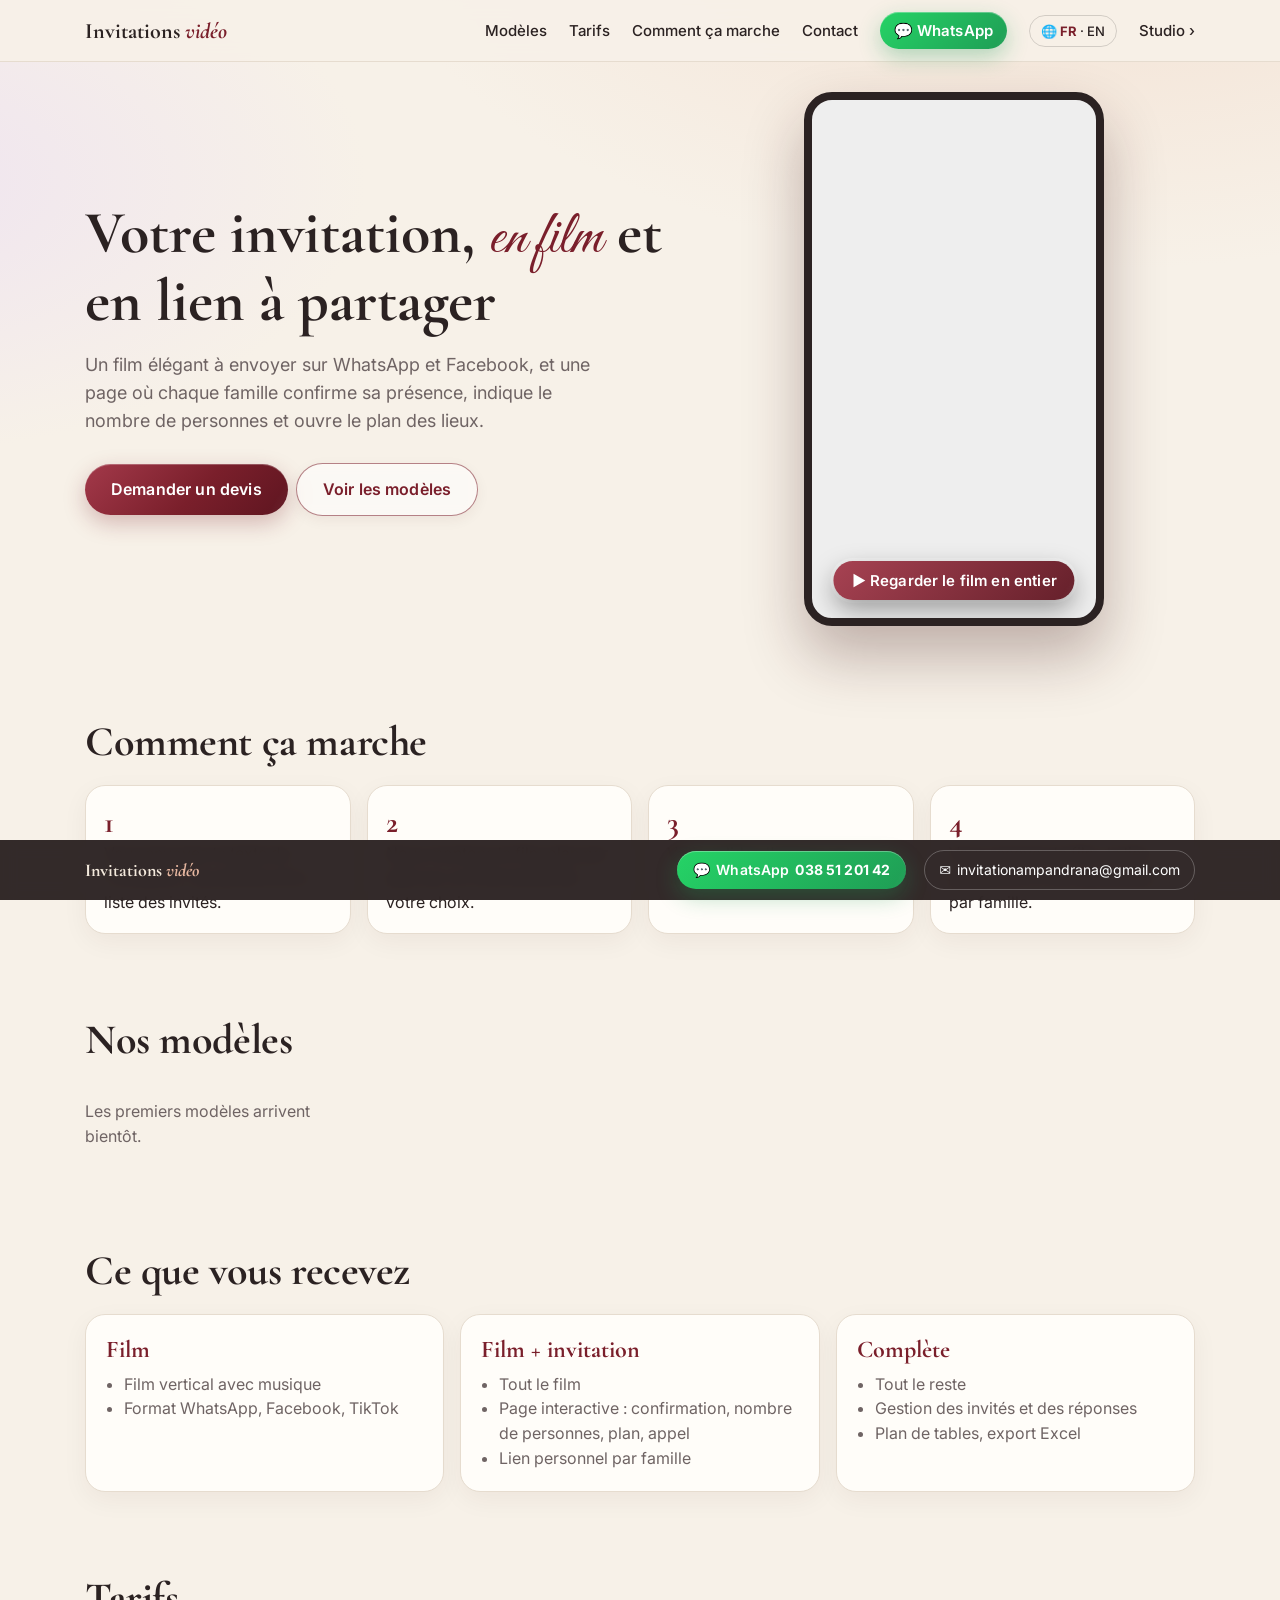
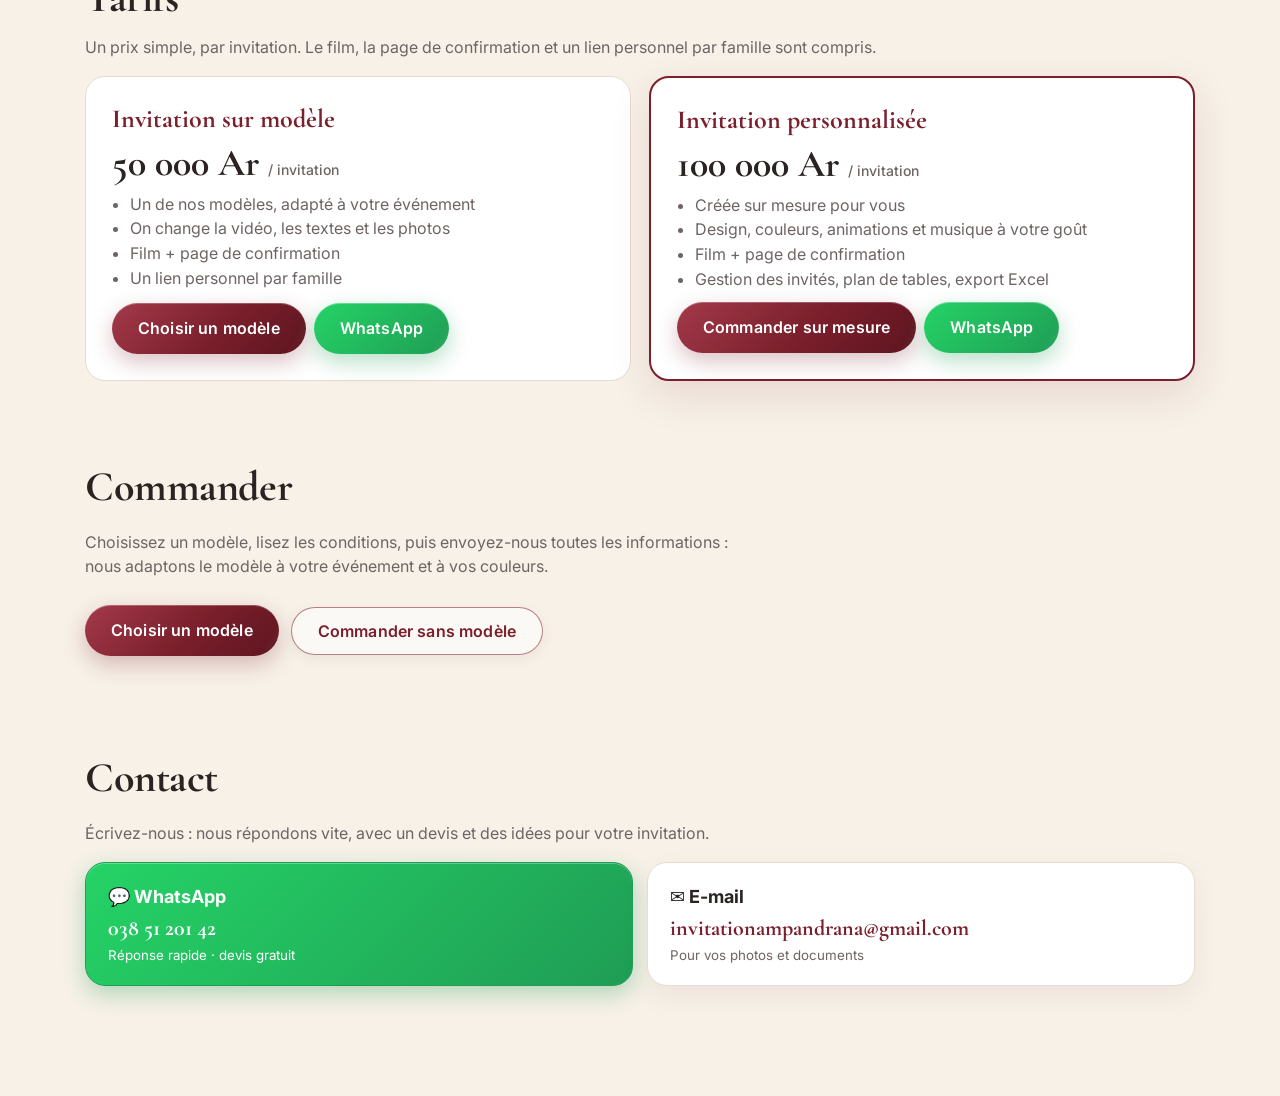
==== commit 351aeaeb: "Vidéos : statut « publié » vérifié sur le site ; plus de retrait d'un autre film au même titre Co-Au" ====
--- a/index.html
+++ b/index.html
@@ -254,13 +254,13 @@
   <a class="pied-mail" id="pied-mail" hidden>✉ <span id="pied-mail-t"></span></a>
 </div></footer>
 <div id="boite"><button id="fermer" aria-label="Fermer">×</button><div class="lecteur" id="lecteur"><div class="fin-film" id="fin"><button id="revoir">↺ Revoir le film</button><a id="essayer" target="_blank">Essayer l'invitation interactive</a></div></div><div class="barre-lecture"><div id="progression"></div></div></div>
-<script src="config.js?v=202611251421"></script>
-<script src="moteur/langue.js?v=202611251421"></script>
-<script src="moteur/lecteur-plein.js?v=202611251421"></script>
-<script src="moteur/vitrine-en.js?v=202611251421"></script>
-<script src="moteur/moteur.js?v=202611251421"></script>
-<script src="moteur/fabrique.js?v=202611251421"></script>
-<script src="vitrine/index.js?v=202611251421"></script>
+<script src="config.js?v=202611261149"></script>
+<script src="moteur/langue.js?v=202611261149"></script>
+<script src="moteur/lecteur-plein.js?v=202611261149"></script>
+<script src="moteur/vitrine-en.js?v=202611261149"></script>
+<script src="moteur/moteur.js?v=202611261149"></script>
+<script src="moteur/fabrique.js?v=202611261149"></script>
+<script src="vitrine/index.js?v=202611261149"></script>
 <script>
 (async function () {
   const $ = s => document.querySelector(s);
